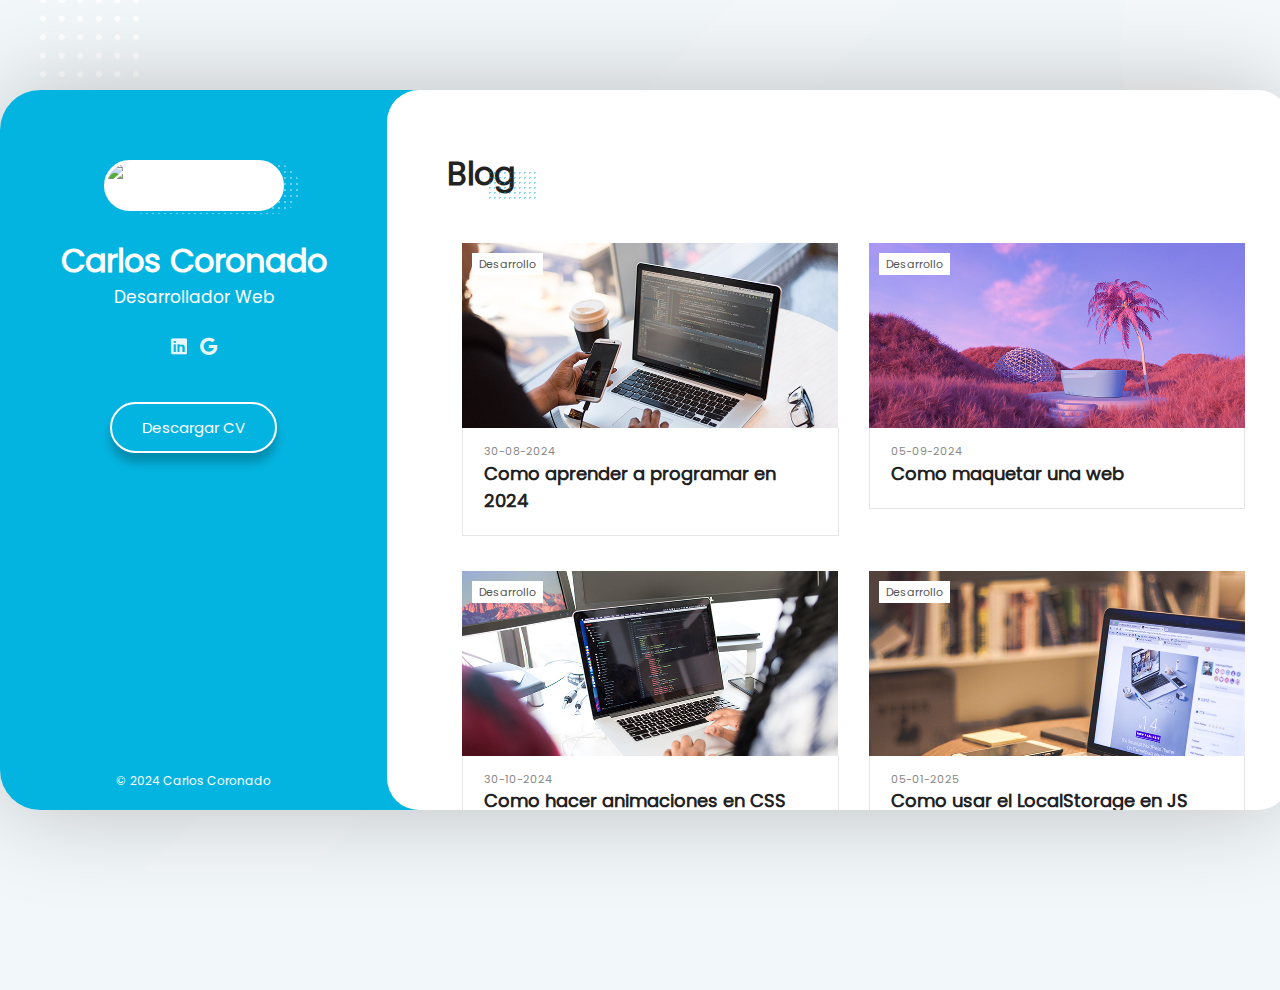
==== blog.html @ e3ec004d "Second Commit" ====
<!DOCTYPE html>
<html lang="es">
  <head>
    <meta charset="UTF-8" />
    <meta name="viewport" content="width=device-width, initial-scale=1.0" />

    <!--Estilos-->
    <link
      rel="stylesheet"
      href="assets/fonts/fontawesome-free-6.1.2-web/css/all.min.css"
    />
    <link rel="stylesheet" href="assets/fonts/poppins/poppins.css" />
    <link rel="stylesheet" href="assets/css/reset.css" />
    <link rel="stylesheet" href="assets/css/styles.css" />
    <link rel="stylesheet" href="assets/css/scroll.css" />

    <title>Portafolio - Carlos Coronado</title>
  </head>
  <body>
    <!--Layout Principal-->
    <div class="layout">
      <!--Barra Lateral (Info del usuario)-->
      <aside class="layout__aside">
        <section class="aside__user-info">
          <!--Información general usuario-->
          <div class="user-info__general">
            <div class="user-info__container-image">
              <img
                src=""
                alt="Foto de perfil de usuario"
                class="user-info__image"
              />
            </div>
            <h2 class="user-info__name">Carlos Coronado</h2>
            <h4 class="user-info__job">Desarrollador Web</h4>
          </div>
          <!--Menu de navegación-->
          <nav class="user-info__menu">
            <ul class="menu__list">
              <li class="menu__option">
                <a href="index.html" class="menu__link">
                  <i class="fa-solid fa-home menu__icon"></i>
                  <span class="menu__overlay">Home</span>
                </a>
              </li>
              <li class="menu__option">
                <a href="sobre-mi.html" class="menu__link">
                  <i class="fa-solid fa-user menu__icon"></i>
                  <span class="menu__overlay">Sobre mi</span>
                </a>
              </li>
              <li class="menu__option">
                <a href="curriculum.html" class="menu__link">
                  <i class="fa-solid fa-graduation-cap menu__icon"></i>
                  <span class="menu__overlay">Curriculum</span>
                </a>
              </li>
              <li class="menu__option">
                <a href="portafolio.html" class="menu__link">
                  <i class="fa-solid fa-briefcase menu__icon"></i>
                  <span class="menu__overlay">Portafolio</span>
                </a>
              </li>
              <li class="menu__option">
                <a href="blog.html" class="menu__link menu__link--active">
                  <i class="fa-solid fa-book menu__icon"></i>
                  <span class="menu__overlay">Blog</span>
                </a>
              </li>
              <li class="menu__option">
                <a href="contacto.html" class="menu__link">
                  <i class="fa-solid fa-envelope menu__icon"></i>
                  <span class="menu__overlay">Contacto</span>
                </a>
              </li>
            </ul>
          </nav>
          <!--Link o redes sociales-->
          <div class="user-info__links">
            <ul class="links__social">
              <li class="social__option">
                <a href="#" class="social__link">
                  <i class="fa-brands fa-linkedin social__icon"></i>
                </a>
              </li>
              <li class="social__option">
                <a href="#" class="social__link">
                  <i class="fa-brands fa-google social__icon"></i>
                </a>
              </li>
            </ul>
          </div>
          <!--Boton del curriculum-->
          <div class="user-info__buttons">
            <a href="#" class="user-info__btn"> Descargar CV </a>
          </div>
          <!--Pie de página-->
          <footer class="user-info__footer">&copy; 2024 Carlos Coronado</footer>
        </section>
      </aside>

      <!--Contenido Principal-->
      <main class="layout__content">
        <section class="content__page content__blog">
          <!--Este contenido cambia en cada pagina del sitio web -->

          <header class="blog__header">
            <h1 class="blog__title">Blog</h1>
          </header>

          <section class="blog__articles">
            <article class="articles__article">
              <div class="article__top">
                <div class="article__category">Desarrollo</div>
                <a href="#" class="article__image-link">
                  <div class="article__mask">
                    <img
                      src="assets/img/articulo-1.jpg"
                      alt="Imagen del blog"
                      class="article__image"
                    />
                  </div>
                  <div class="article__logo">
                    <i class="article__icon fa-solid fa-book"></i>
                  </div>
                </a>
              </div>
              <div class="article__bottom">
                <time class="article__date" datetime="2024-08-30"
                  >30-08-2024</time
                >
                <a href="#" class="article__link">
                  <h2 class="article__title">
                    Como aprender a programar en 2024
                  </h2>
                </a>
              </div>
            </article>
            <article class="articles__article">
              <div class="article__top">
                <div class="article__category">Desarrollo</div>
                <a href="#" class="article__image-link">
                  <div class="article__mask">
                    <img
                      src="assets/img/articulo-2.jpg"
                      alt="Imagen del blog"
                      class="article__image"
                    />
                  </div>
                  <div class="article__logo">
                    <i class="article__icon fa-solid fa-book"></i>
                  </div>
                </a>
              </div>
              <div class="article__bottom">
                <time class="article__date" datetime="2024-08-30"
                  >05-09-2024</time
                >
                <a href="#" class="article__link">
                  <h2 class="article__title">Como maquetar una web</h2>
                </a>
              </div>
            </article>
            <article class="articles__article">
              <div class="article__top">
                <div class="article__category">Desarrollo</div>
                <a href="#" class="article__image-link">
                  <div class="article__mask">
                    <img
                      src="assets/img/articulo-3.jpg"
                      alt="Imagen del blog"
                      class="article__image"
                    />
                  </div>
                  <div class="article__logo">
                    <i class="article__icon fa-solid fa-book"></i>
                  </div>
                </a>
              </div>
              <div class="article__bottom">
                <time class="article__date" datetime="2024-08-30"
                  >30-10-2024</time
                >
                <a href="#" class="article__link">
                  <h2 class="article__title">Como hacer animaciones en CSS</h2>
                </a>
              </div>
            </article>
            <article class="articles__article">
              <div class="article__top">
                <div class="article__category">Desarrollo</div>
                <a href="#" class="article__image-link">
                  <div class="article__mask">
                    <img
                      src="assets/img/articulo-4.jpg"
                      alt="Imagen del blog"
                      class="article__image"
                    />
                  </div>
                  <div class="article__logo">
                    <i class="article__icon fa-solid fa-book"></i>
                  </div>
                </a>
              </div>
              <div class="article__bottom">
                <time class="article__date" datetime="2024-08-30"
                  >05-01-2025</time
                >
                <a href="#" class="article__link">
                  <h2 class="article__title">
                    Como usar el LocalStorage en JS
                  </h2>
                </a>
              </div>
            </article>
          </section>
        </section>
      </main>
    </div>
  </body>
</html>
---- assets/fonts/poppins/poppins.css ----
@font-face {
  font-family: 'Poppins';
  src: url('./Poppins-Regular.ttf') format('truetype');
  font-weight: 400;
  font-style: normal;
}
---- assets/css/styles.css ----
/*Definicion Variables*/

:root {
  --color-principal: #fff;
  --color-secundario: #04b4e0;

  --color-background: #f2f7f9;
  --color-transparente: transparent;

  --color-icono: #b5b6b7;
  --color-subtitulo: #888;
  --color-titulo: #222;
  --color-texto: #555;

  --color-border-reviews: #e5e6e7;
  --color-company: #a5a6a7;

  --color-scrollbar: #d3d3d4;
  --color-background-scrollbar: #eee;

  --color-background-certificate: #f5f5f5;
  --color-background-contact: #fcfcfc;
}

/*Estilo generales*/

html {
  font-size: 10px;
}

body {
  width: 100%;
  height: auto;
  font-family: 'Poppins', Helvetica, sans-serif;
  font-size: 1.5rem;
  background-color: var(--color-background);
  color: var(--color-texto);
}

h1,
h2,
h3,
h4,
h5,
h6 {
  color: var(--color-titulo);
}

/*Imagen de Fondo*/
body {
  background-image: url('../img/fondo.png');
  background-size: cover;
  background-repeat: no-repeat;
  background-position: -20px -120px;
  overflow: hidden;
}

/*Estructura principal*/

.layout {
  position: relative;
  min-width: 1290px;
  width: 75%;
  height: 80vh;
  min-height: 80vh;
  margin: 10vh auto;

  display: grid;
  grid-template-areas: 'aside content';
  grid-template-columns: 30% 70%;

  /*Sombra detras del layout*/

  border-radius: 4rem;
  box-shadow: 0 0 100px -5px rgb(0, 0, 0, 0.25);
}

/*Barra lateral Azul*/
.layout__aside {
  grid-area: aside;

  border-radius: 4rem 0 0 4rem;
  overflow: auto;
  overflow-x: hidden;
}

.aside__user-info {
  display: flex;
  flex-direction: column;
  align-items: center;
  text-align: center;
  min-height: 100%;
  min-width: 30rem;
  background-color: var(--color-secundario);
  color: var(--color-principal);
}

.user-info__container-image {
  position: relative;
  display: inline-block;
  width: 18rem;
  margin-top: 7rem;
  z-index: 1;
}

.user-info__image {
  width: 100%;
  background-color: var(--color-principal);
  border: 3px solid var(--color-principal);
  border-radius: 20rem;
}

.user-info__container-image::after {
  content: 'Hola';
  position: absolute;
  top: 5%;
  left: 9%;
  z-index: -1;
  width: 100%;
  height: 100%;
  background-image: -webkit-repeating-radial-gradient(
    center center,
    #fff,
    #fff 1px,
    transparent 0px,
    transparent 100%
  );
  background-size: 0.6rem 0.6rem;
  border-radius: 30rem;
  opacity: 0.4;
}

.user-info__name {
  color: var(--color-principal);
  font-weight: bold;
  font-size: 3.2rem;
  margin-top: 2.6rem;
}

.user-info__job {
  font-size: 1.7rem;
  font-weight: 200;
  color: var(--color-principal);
}

.user-info__links {
  margin-bottom: 3.6rem;
}

.links__social {
  margin-top: 2rem;
  text-align: center;
  display: flex;
  flex-direction: row;
}

.social__option {
  height: 3rem;
  width: 3rem;
  font-size: 1.8rem;
  line-height: 3.2rem;
  opacity: 0.9;
  border-radius: 3rem;
  transition: all 300ms ease-in-out;
}

.social__option:hover {
  opacity: 1;
  background: rgba(255, 255, 255, 0.2);
}

.user-info__buttons {
  margin-top: 2rem;
  margin-bottom: 4rem;
}

.user-info__btn {
  border: 0.2rem solid var(--color-principal);
  padding: 3rem;
  padding-top: 1.3rem;
  padding-bottom: 1.3rem;
  border: 2px solid var(--color-principal);
  border-radius: 3.2rem;
  color: var(--color-principal);
  box-shadow: 0 10px 10px rgba(0, 0, 0, 0.22);
  transition: all 300ms ease-in-out;
}

.user-info__btn:hover {
  background-color: var(--color-principal);
  color: var(--color-secundario);
}

.user-info__footer {
  position: absolute;
  bottom: 2rem;
  font-size: 1.2rem;
}

/*Contenedor principal*/
.layout__content {
  grid-area: content;
  height: 100%;
  min-height: 100%;
  min-width: 100%;
  background-color: var(--color-secundario);
  border-radius: 0 10rem 10rem 0;
}

.content__page {
  min-height: 100%;
  background-color: var(--color-principal);
  border-radius: 3.2rem;
  display: flex;
  flex-direction: column;
  align-items: center;
  justify-content: center;
}

.page__name {
  font-size: 6rem;
  margin-bottom: 1rem;
}

.page__job {
  font-size: 2.1rem;
  font-weight: lighter;
  color: var(--color-subtitulo);
}

/*MENU NAVEGACION LATERAL*/
.user-info__menu {
  display: block;
  position: absolute;
  top: 0;
  right: -105px;
  background-color: var(--color-transparente);
  min-width: 11rem;
}

.menu__list {
  position: relative;
  display: flex;
  flex-direction: column;
  justify-content: space-between;
  align-items: center;
  background-color: var(--color-principal);
  width: 60%;
  min-height: 32rem;
  padding: 2rem 0;
  margin-left: 2.5rem;
  box-shadow: 0 0 3rem -0.5rem rgba(0, 0, 0, 0.15);
  border-radius: 5rem;
}

.menu__option {
  display: block;
  width: 100%;
  text-align: center;
}

.menu__option:hover .menu__icon,
.menu__link--active .menu__icon {
  color: var(--color-secundario);
}

.menu__icon {
  color: var(--color-icono);
  font-size: 2.8rem;
  transition: all 300ms ease-in-out;
}

.menu__overlay {
  position: absolute;
  right: 0;
  margin-top: -3rem;
  opacity: 0;
  padding: 0.5rem 1rem;
  display: block;
  color: var(--color-principal);
  background-color: var(--color-secundario);
  white-space: nowrap;
  transition: all 300ms ease-in-out;
}

.menu__option:hover .menu__overlay {
  opacity: 1;
  right: 100%;
}

/*SOBRE MI*/
.content__about {
  overflow: auto;
  padding: 6rem;
  padding-right: 3rem;
  min-height: 100%;
  height: 100%;
  display: inline-block;
}

.about__header {
  display: inline-block;
  margin-bottom: 4.5rem;
}

.about__title {
  font-size: 3.2rem;
  position: relative;
}

.about__title::after {
  content: '';
  position: absolute;
  width: 50px;
  height: 30px;
  top: 20px;
  right: -25px;
  background-image: -webkit-repeating-radial-gradient(
    center center,
    var(--color-secundario),
    var(--color-secundario) 1px,
    transparent 1px,
    transparent 100%
  );
  background-size: 6px 6px;
}

.title__color {
  color: var(--color-secundario);
}

/*INFORMACIÓN PERSONAL*/
.about__personal-info {
  display: flex;
  flex-direction: row;
  width: 100%;
  margin-bottom: 5rem;
}

.personal-info__bio {
  flex-basis: 56%;
}

.personal-info__description {
  font-size: 1.5rem;
  line-height: 1.4rem;
}

.personal-info__data {
  flex-basis: 44%;
  padding: 0 1.5rem;
}

.personal-info__option {
  margin-bottom: 1rem;
}

.personal-info__title {
  margin-right: 0.5rem;
  color: var(--color-secundario);
  font-weight: 600;
}

/*Servicios*/
.about__services {
  width: 100%;
  margin-bottom: 3rem;
}

.services__header {
  display: inline-block;
  padding-right: 1.2rem;
  margin-bottom: 2.5rem;
  position: relative;
}

.services__title {
  font-size: 2.1rem;
}

.services__title::after {
  content: '';
  position: absolute;
  width: 30px;
  height: 20px;
  top: 15px;
  left: 110px;
  background-image: -webkit-repeating-radial-gradient(
    center center,
    var(--color-secundario),
    var(--color-secundario) 1px,
    transparent 1px,
    transparent 100%
  );
  background-size: 6px 6px;
  opacity: 0.5;
}

.services__container {
  width: 100%;
  display: flex;
  flex-direction: row;
  flex-wrap: wrap;
}

.services__service {
  flex-basis: calc(50% - 3rem);
  margin-right: 3rem;
  margin-bottom: 2.5rem;
}

.service__real-icon {
  color: var(--color-secundario);
  font-size: 3.8rem;
}

.service__title {
  font-size: 1.8rem;
  margin: 0.5rem 0;
}

.service__description {
  font-size: 1.4rem;
  text-align: justify;
}

/*RESEÑAS*/
.about__reviews {
  width: 100%;
  margin-bottom: 3rem;
}

.reviews__header {
  display: inline-block;
  padding-right: 1.2rem;
  margin-bottom: 2.5rem;
  position: relative;
}

.reviews__title {
  font-size: 2.1rem;
  margin-bottom: 2.5rem;
}

.reviews__title::after {
  content: '';
  position: absolute;
  width: 30px;
  height: 20px;
  top: 15px;
  left: 72px;
  background-image: -webkit-repeating-radial-gradient(
    center center,
    var(--color-secundario),
    var(--color-secundario) 1px,
    transparent 1px,
    transparent 100%
  );
  background-size: 5px 5px;
  opacity: 0.5;
}

.reviews__container {
  width: 100%;
  display: flex;
  flex-direction: row;
  flex-wrap: wrap;
}

.reviews__review {
  flex-basis: calc(50% - 2.5rem);

  border: 2px solid var(--color-border-reviews);
  border-radius: 2rem;
  padding-top: 0;
  padding-right: 2.5rem;
  padding-left: 2.5rem;
  padding-bottom: 1.5rem;
  margin-right: 2.5rem;
  margin-top: 4.5rem;
  margin-bottom: 1rem;
}

.review__image-container {
  width: 100%;
}

.review__image {
  max-width: 9rem;
  max-height: 9rem;
  border-radius: 9rem;
  margin: 0 auto;
  margin-top: -4.5rem;
  margin-bottom: 2rem;
  box-shadow: 0 10px 10px -8px rgba(0, 0, 0, 0.22);
}

.review__description {
  margin-bottom: 1rem;
}

.review__text {
  font-size: 1.5rem;
  line-height: 2.4rem;
}

.review__autor {
  margin-top: 2rem;
  display: flex;
  flex-direction: row;
  justify-content: space-between;
}

.review__name {
  margin-bottom: 0.5rem;
  font-size: 1.5rem;
}

.review__company {
  color: var(--color-company);
  font-weight: 300;
  font-size: 1.3rem;
}

.review__icon {
  font-size: 4rem;
  opacity: 0.5;
  color: var(--color-secundario);
}

/*Clientes*/

.about__clients {
  width: 100%;
  margin-bottom: 2rem;
}

.clients__header {
  display: inline-block;
  padding-right: 1.2rem;
  padding-bottom: 3rem;
  position: relative;
}

.clients__title {
  font-size: 2.1rem;
}

.clients__title::after {
  content: '';
  position: absolute;
  width: 30px;
  height: 20px;
  top: 15px;
  left: 70px;
  background-image: -webkit-repeating-radial-gradient(
    center center,
    var(--color-secundario),
    var(--color-secundario) 1px,
    transparent 1px,
    transparent 100%
  );
  background-size: 5px 5px;
  opacity: 0.5;
}

.clients__container {
  display: flex;
  flex-direction: row;
  justify-content: space-between;
}

.clients__link {
  display: block;
  width: 100%;
  opacity: 0.7;
  transition: all 300ms linear;
}

.clients__link:hover {
  opacity: 1;
}

.client__img {
  width: 145px;
  padding: 1.5rem;
  margin-bottom: 1.5rem;
}

/*PRECIOS*/
.about__prices {
  width: 100%;
  margin-bottom: 3rem;
}

.prices__header {
  display: inline-block;
  padding-right: 1.2rem;
  padding-bottom: 2.5rem;
  position: relative;
}

.prices__title {
  font-size: 2.1rem;
}

.prices__title::after {
  content: '';
  position: absolute;
  width: 30px;
  height: 20px;
  top: 15px;
  left: 50px;
  background-image: -webkit-repeating-radial-gradient(
    center center,
    var(--color-secundario),
    var(--color-secundario) 1px,
    transparent 1px,
    transparent 100%
  );
  background-size: 5px 5px;
  opacity: 0.5;
}

.prices__container {
  margin-bottom: 5rem;
  display: flex;
  flex-direction: row;
}

.prices__box {
  flex-basis: 50%;
  height: 100%;
  margin-right: 3rem;
  padding: 3rem;
  border: 2px solid var(--color-border-reviews);
  text-align: center;
  border-radius: 1.5rem;
  transition: all 300ms ease-in-out;
}

.prices__box:last-of-type {
  margin-right: 0rem;
}

.prices__box:hover {
  box-shadow: 0 18px 24px -5px rgba(0, 0, 0, 0.15);
  transform: translateY(-1rem);
}

.prices__subtitle {
  margin-bottom: 3rem;
}

.prices__text {
  position: relative;
  display: inline-block;
}

.prices__box:hover .prices__text::after {
  content: '';
  position: absolute;
  right: 0;
  left: 0;
  bottom: -0.3rem;
  height: 0.2rem;
  background-color: var(--color-secundario);
}

.prices__price {
  padding-bottom: 1rem;
}

.prices__number {
  font-size: 4.2rem;
  line-height: 1;
  color: var(--color-titulo);
  display: block;
}

.prices__advice {
  display: block;
  color: var(--color-subtitulo);
}

.prices__buy {
  padding-top: 2.5rem;
  padding-bottom: 3rem;
}

.prices__btn {
  display: inline-block;
  padding: 1.2rem 3.1rem;
  border: 2px solid var(--color-border-reviews);
  box-shadow: 0 10px 10px -8px var(--color-border-reviews);
  border-radius: 3rem;
  transition: all 300ms ease-in-out;
}

.prices__btn:hover {
  border: 2px solid var(--color-secundario);
  background-color: var(--color-secundario);
  color: var(--color-principal);
}

.prices__reward {
  font-size: 1.4rem;
  padding: 0.6rem 0rem;
}

/*EXTRAS*/

.about__extra {
  width: 100%;
  margin-bottom: 3rem;
}

.extra__header {
  display: inline-block;
  padding-right: 1.2rem;
  padding-bottom: 2.5rem;
  position: relative;
}

.extra__title {
  font-size: 2.1rem;
}

.extra__title::after {
  content: '';
  position: absolute;
  width: 30px;
  height: 20px;
  top: 15px;
  left: 165px;
  background-image: -webkit-repeating-radial-gradient(
    center center,
    var(--color-secundario),
    var(--color-secundario) 1px,
    transparent 1px,
    transparent 100%
  );
  background-size: 5px 5px;
  opacity: 0.5;
}

.extra__container {
  width: 100%;
  display: flex;
  flex-direction: row;
  justify-content: space-between;
  flex-wrap: wrap;
  margin-bottom: 1.5rem;
}

.extra__info {
  flex-basis: 30%;
  border: 2px solid var(--color-border-reviews);
  text-align: center;
  border-radius: 1rem;
  padding: 2.5rem 1rem;
  transition: all 300ms ease-in-out;
}

.extra__info:hover {
  transform: translateY(-0.5rem);
}

.extra__icon {
  font-size: 3.3rem;
  color: var(--color-secundario);
  margin-bottom: 1rem;
}

.extra__subtitle {
  font-size: 1.5rem;
  margin: 1.5rem;
}

.extra__quantity {
  display: block;
  font-size: 3.6rem;
  line-height: 5rem;
  margin: 1.5rem 1rem;
  color: var(--color-subtitulo);
}

/*Parte de curriculum*/
.content__resume {
  display: block;
  height: 100%;
  min-height: 100%;
  padding: 6rem;
  padding-right: 3rem;
  overflow: auto;
}

.resume__header {
  display: inline-block;
  padding-right: 1.2rem;
  margin-bottom: 2.5rem;
  position: relative;
}

.resume__title {
  font-size: 2.1rem;
}

.resume__title::after {
  content: '';
  position: absolute;
  width: 30px;
  height: 20px;
  top: 15px;
  right: -15px;
  background-image: -webkit-repeating-radial-gradient(
    center center,
    var(--color-secundario),
    var(--color-secundario) 1px,
    transparent 1px,
    transparent 100%
  );
  background-size: 5px 5px;
  opacity: 0.5;
}

.resume__subheader {
  display: inline-block;
  padding-right: 1.2rem;
  margin-bottom: 2.5rem;
  position: relative;
}

.resume__subtitle {
  font-size: 2.1rem;
}

.resume__subtitle::after {
  content: '';
  position: absolute;
  width: 30px;
  height: 20px;
  top: 16px;
  right: 2px;
  background-image: -webkit-repeating-radial-gradient(
    center center,
    var(--color-secundario),
    var(--color-secundario) 1px,
    transparent 1px,
    transparent 100%
  );
  background-size: 5px 5px;
  opacity: 0.5;
}
.subtitle__color {
  color: var(--color-secundario);
}

.resume__container {
  width: 100%;
  display: flex;
  flex-direction: row;
}

/*Lado izquierdo*/
.resume__left {
  flex-basis: 58%;
  margin-right: 1.5rem;
}

.resume__timelines {
  margin-bottom: 5rem;
  position: relative;
}

.timelines__timeline {
  position: inline-block;
  width: 100%;
  margin-bottom: 1.5rem;
  display: flex;
  flex-direction: row;
}

.timeline__header {
  flex-basis: 30%;
  text-align: right;
  padding-right: 2.5rem;
}

.timeline__year {
  margin: 0.3rem 0;
  line-height: 1.9rem;
  font-size: 1.4rem;
}

.timeline__company {
  display: block;
  font-size: 1.3rem;
  font-weight: lighter;
  color: var(--color-company);
}

.timeline__description {
  width: 70%;
  padding-left: 2.5rem;
  padding-right: 1.5rem;
}

.timeline__title {
  font-size: 1.6rem;
  margin-bottom: 0.3rem;
}

.timeline__text {
  font-size: 1.4rem;
  margin-bottom: 1rem;
}

.timeline__divider {
  position: absolute;
  top: 0;
  left: 30%;
  bottom: -49px;
  width: 1px;

  background-color: var(--color-background-scrollbar);
}

.timeline__divider::before {
  content: '';
  position: absolute;
  margin-left: -0.8rem;
  width: 1.7rem;
  height: 1.7rem;
  background-color: var(--color-secundario);
  border-radius: 1rem;
  opacity: 0.25;
}

.timeline__divider::after {
  content: '';
  position: absolute;
  margin-top: 0.4rem;
  margin-left: -0.4rem;
  width: 0.9rem;
  height: 0.9rem;
  background-color: var(--color-principal);
  border-radius: 1rem;
  border: 2px solid var(--color-secundario);
  opacity: 1;
}

/*Lado derecho */
.resume__right {
  flex-basis: 41%;
  padding: 0 1.5rem;
}

.resume__skills {
  width: 100%;
  margin-bottom: 3rem;
}

/*Habilidades*/
.skills__title {
  display: flex;
  justify-content: space-between;
}

.skills__text {
  font-size: 1.3rem;
  line-height: 1.4rem;
  margin-bottom: 0.4rem;
}

.skills__number {
  font-size: 1.1rem;
  line-height: 1.4rem;
  margin-bottom: 0.4rem;
  color: var(--color-subtitulo);
}

.skills__progressbar {
  height: 1rem;
  border: 1px solid var(--color-secundario);
  border-radius: 1rem;
  background-color: var(--color-principal);
  margin-bottom: 1.5rem;
}

.skills__percentage {
  width: 40%;
  height: 0.8rem;
  background-color: var(--color-secundario);
  border: 2px solid var(--color-principal);
  border-radius: 1rem;
}

.skills__percentage--p1 {
  width: 70%;
}

.skills__percentage--p2 {
  width: 50%;
}

.skills__percentage--p3 {
  width: 40%;
}

.skills__percentage--p4 {
  width: 60%;
}

/*Conocimiento*/
.knowledges__list {
  display: flex;
  flex-direction: row;
  flex-wrap: wrap;
}

.knowledgs__option {
  padding: 0.4rem 1rem;
  margin: 0.3rem 0.3rem;
  font-size: 1.3rem;
  background-color: var(--color-secundario);
  border-radius: 0.3rem;
  color: var(--color-principal);
}

/*Certificado*/

.certificates__container {
  display: flex;
  flex-direction: row;
  flex-wrap: wrap;
  gap: 3rem;
}

.certificates__certificate {
  flex-basis: calc(50% - 1.5rem);
  border: 2px solid var(--color-border-reviews);
  border-radius: 0.8rem;
  display: flex;
  flex-direction: row;
}

.certificate__logo {
  width: 15rem;
  height: 100%;
  padding: 2.5rem;
  background-color: var(--color-background-certificate);
  display: flex;
  justify-content: center;
  align-items: center;
}

.certificate__images {
  width: 100%;
}

.certificate__content {
  padding: 2rem 2.5rem;
}

.certificate__title {
  font-size: 1.6rem;
  margin-bottom: 0.5rem;
}

.certificate__id {
  display: inline-block;
  margin-bottom: 0.3rem;
  font-size: 1.3rem;
  color: var(--color-subtitulo);
}

.certificate__date {
  font-size: 1rem;
  color: var(--color-subtitulo);
  opacity: 0.7;
}

/*Estilos de portafolio*/

.content__portfolio {
  display: block;
  height: 100%;
  min-height: 100%;
  padding: 6rem;
  padding-right: 3rem;
  overflow: auto;
}

.portfolio__header {
  display: inline-block;
  margin-bottom: 4rem;
}

.portfolio__title {
  font-size: 3.2rem;
  position: relative;
}

.portfolio__title::after {
  content: '';
  position: absolute;
  top: 20px;
  left: 120px;
  width: 50px;
  height: 30px;
  background-image: -webkit-repeating-radial-gradient(
    center center,
    var(--color-secundario),
    var(--color-secundario) 1px,
    transparent 1px,
    transparent 100%
  );
  background-size: 6px 6px;
  opacity: 0.5;
}

.portfolio__navbar {
  margin-bottom: 3rem;
}

.portfolio__menu {
  display: flex;
  flex-direction: row;
  flex-wrap: wrap;
  gap: 1.5rem;
}

.portfolio__option {
  font-size: 1.3rem;
  opacity: 0.7;
}

.portafolio__option--active {
  opacity: 1;
}

.portfolio__link {
  cursor: pointer;
}

.portfolio__link:hover {
  color: var(--color-secundario);
  text-shadow: 0 0 1px rgba(0, 0, 0, 0.25);
}

.portfolio__gallery {
  display: flex;
  flex-direction: row;
  flex-wrap: wrap;
}

.gallery__item {
  position: relative;
  flex-basis: 33%;
  padding: 0.7rem;
}

.gallery__container-image {
  overflow: hidden;
}

.gallery__image {
  transition: all 300ms ease-in-out;
}

.gallery__item:hover .gallery__image {
  transform: scale(1.1);
}

.gallery__title {
  font-size: 1.6rem;
  padding: 1.5rem 0;
  font-weight: bold;
}

.gallery__icon {
  opacity: 0;
  position: absolute;
  top: 1.5rem;
  right: 1.5rem;
  width: 3rem;
  height: 3rem;
  font-size: 1.6rem;
  text-align: center;
  line-height: 3rem;
  background-color: var(--color-principal);
  color: var(--color-secundario);
  transition: all 450ms ease-in-out;
}

.gallery__category {
  opacity: 0;
  position: absolute;
  top: 1.5rem;
  left: 1.5rem;
  padding: 0.2rem 0.7rem;
  font-size: 1.1rem;
  background-color: var(--color-principal);
  color: var(--color-texto);
  transition: all 450ms ease-in-out;
}

.gallery__item:hover .gallery__icon,
.gallery__item:hover .gallery__category {
  transform: scale(1.1);
  opacity: 1;
}

/*Estilos del blog*/

.content__blog {
  display: block;
  height: 100%;
  min-height: 100%;
  padding: 6rem;
  padding-right: 3rem;
  overflow: auto;
}

.blog__header {
  display: inline-block;
  margin-bottom: 4.5rem;
}

.blog__title {
  font-size: 3.2rem;
  position: relative;
}

.blog__title::after {
  content: '';
  position: absolute;
  top: 20px;
  left: 40px;
  width: 50px;
  height: 30px;
  background-image: -webkit-repeating-radial-gradient(
    center center,
    var(--color-secundario),
    var(--color-secundario) 1px,
    transparent 1px,
    transparent 100%
  );
  background-size: 5px 5px;
  opacity: 0.5;
}

.blog__articles {
  margin-bottom: 2.5rem;
  display: flex;
  flex-direction: row;
  flex-wrap: wrap;
}

.articles__article {
  flex-basis: 50%;
  padding: 0 1.5rem;
  padding-bottom: 3.5rem;
}

.article__top {
  position: relative;
  overflow: hidden;
}

.article__category {
  position: absolute;
  top: 1rem;
  left: 1rem;
  font-size: 1.1rem;
  padding: 0.1rem 0.7rem;
  line-height: 2rem;
  background-color: var(--color-principal);
  color: var(--color-texto);
  z-index: 3;
}

.article__mask {
  width: 100%;
  height: 18.5rem;
  overflow: hidden;
}

.article__image {
  display: block;
  z-index: 1;
  transition: all 300ms ease-in-out;
}

.article__top:hover .article__image {
  transform: scale(1.1);
}

.article__logo {
  transition: all 200ms ease-in-out;
  opacity: 0;
  font-size: 4.4rem;
  position: absolute;
  top: calc(50% - 2.2rem);
  left: calc(50% - 2.2rem);
  color: var(--color-principal);
  width: 4.4rem;
  text-align: center;
}

.article__top:hover .article__logo {
  transform: scale(1.1);
  opacity: 1;
}

.article__bottom {
  margin: 0;
  padding: 2.1rem;
  padding-top: 1.5rem;
  border: 0.1rem solid var(--color-border-reviews);
  border-top: 0;
}

.article__date {
  display: block;
  font-size: 1.1rem;
  font-weight: 300;
  color: var(--color-subtitulo);
}

.article__title {
  font-size: 1.8rem;
}

/*Estilo de contactos*/

.content__contact {
  display: block;
  height: 100%;
  min-height: 100%;
  padding: 6rem;
  padding-right: 3rem;
  overflow: auto;
}

.contact__header {
  display: inline-block;
  margin-bottom: 4.5rem;
}

.contact__title {
  font-size: 3.2rem;
  position: relative;
}

.contact__title:after {
  content: '';
  position: absolute;
  top: 20px;
  left: 120px;
  width: 50px;
  height: 30px;
  background-image: -webkit-repeating-radial-gradient(
    center center,
    var(--color-secundario),
    var(--color-secundario) 1px,
    transparent 1px,
    transparent 100%
  );
  background-size: 5px 5px;
  opacity: 0.5;
}

.contact__container {
  display: flex;
  flex-direction: row;
}

.contact__info {
  flex-basis: 33%;
  padding: 0 1.5rem;
}

.contact__data {
  width: 100%;
  margin-bottom: 1.5rem;
  padding: 2rem 1rem;
  text-align: center;
  background-color: var(--color-background-contact);
  border: 1px solid var(--color-border-reviews);
}

.contact__icon {
  font-size: 3.3rem;
  color: var(--color-secundario);
}

.contact__title {
  font-size: 1.5rem;
  margin-top: 1rem;
}

.contact__form-header {
  display: inline-block;
  padding-right: 1.2rem;
  margin-bottom: 2.5rem;
  position: relative;
}

.form-header__title {
  font-size: 2.1rem;
}

.form-header__title::after {
  content: '';
  position: absolute;
  top: 10px;
  left: 220px;
  width: 50px;
  height: 30px;
  background-image: -webkit-repeating-radial-gradient(
    center center,
    var(--color-secundario),
    var(--color-secundario) 1px,
    transparent 1px,
    transparent 100%
  );
  background-size: 5px 5px;
  opacity: 0.5;
}

.content__form-box {
  flex-basis: 66%;
  padding: 0 1.5rem;
}

.form__container {
  display: flex;
  flex-direction: row;
}

.form__left {
  flex-basis: 47%;
  margin-right: 1.5rem;
}

.form__group {
  position: relative;
  margin-bottom: 2.5rem;
}

.form__input {
  position: relative;
  width: 100%;
  height: 4.2rem;
  display: block;
  font-size: 1.5rem;
  padding: 1rem 1.5rem;
  border: 0.2rem solid var(--color-border-reviews);
  border-radius: 0.5rem;
  outline: none;
  box-shadow: 0 1rem 1rem -8px rgba(0, 0, 0, 0.1);
  background-color: transparent;
  line-height: 2.1rem;
  background-color: transparent;
}

.form__input:focus {
  border: 0.2rem solid var(--color-secundario);
}

.form__right {
  flex-basis: 50%;
  max-width: 50%;
  max-height: 100%;
}

.form__group--textarea {
  height: 100%;
}

.form__input--textarea {
  display: block;
  resize: none;
  height: 100%;
}

.form__label {
  position: absolute;
  top: 1rem;
  left: 1.5rem;
  color: var(--color-company);
  transition: all 300ms ease-in-out;
  pointer-events: none;
}

.form__input:focus ~ label,
.form__input:not(:placeholder-shown) ~ label {
  top: -2rem;
  left: 0;
  z-index: 1;
  font-size: 1.3rem;
  color: var(--color-secundario);
}

.form__input::-webkit-input-placeholder {
  color: transparent;
}

.form__input::-moz-placeholder {
  color: transparent;
}

.form__button {
  padding: 1rem 3rem;
  font-size: 1.5rem;
  border: 0.2rem solid var(--color-secundario);
  color: var(--color-titulo);
  background-color: var(--color-principal);
  border-radius: 3rem;
  box-shadow: 0 1rem 1rem -8px rgba(0, 0, 0, 0.22);
  cursor: pointer;
  transition: all 300ms ease-in-out;
}

.form__button:hover {
  background-color: var(--color-secundario);
  color: var(--color-principal);
}

.contact__map {
  width: 100%;
  min-height: 15rem;
  margin-bottom: 3.5rem;
  overflow: hidden;
}

.contact__iframe {
  width: 100%;
  height: 14rem;
}
---- assets/css/scroll.css ----
:root {
  --color-scrollbar: #d3d3d4;
  --color-background-scrollbar: #eee;
}

/*SCROLL CHROME*/
.content__page::-webkit-scrollbar {
  width: 25px;
  background: transparent;
}

.content__page::-webkit-scrollbar-thumb {
  border: 10px solid transparent;
  box-shadow: none;
  border-radius: 40px;
}
.content__page:hover::-webkit-scrollbar-thumb {
  box-shadow: inset 0 0 0 10px var(--color-scrollbar);
}
.content__page:hover::-webkit-scrollbar-thumb:hover {
  border: 8px solid transparent;
  box-shadow: inset 0 0 0 10px var(--color-secundario);
}
.content__page::-webkit-scrollbar-track {
  background-color: transparent;
  margin-top: 40px;
  margin-bottom: 40px;
}

/*SCROLL MOZ*/
.content__page {
  scrollbar-width: thin;
  scrollbar-color: var(--color-scrollbar) transparent;
}

/*SCROLL CHROME BARRA LATERAL*/
.layout__aside::-webkit-scrollbar {
  width: 25px;
  background: var(--color-secundario);
}

.layout__aside::-webkit-scrollbar-thumb {
  border: 10px solid transparent;
  box-shadow: none;
  border-radius: 40px;
}
.layout__aside:hover::-webkit-scrollbar-thumb {
  box-shadow: inset 0 0 0 10px var(--color-principal);
}
.layout__aside:hover::-webkit-scrollbar-thumb:hover {
  border: 8px solid transparent;
  box-shadow: inset 0 0 0 10px var(--color-principal);
}
.layout__aside::-webkit-scrollbar-track {
  background-color: transparent;
  margin-top: 40px;
  margin-bottom: 40px;
}

/*SCROLL MOZ LATERAL*/
.layout_aside {
  scrollbar-width: thin;
  scrollbar-color: var(--color-scrollbar) transparent;
}

.layout__aside {
  scrollbar-width: thin;
  scrollbar-color: var(--color-scrollbar) var(--color-secundario);
}
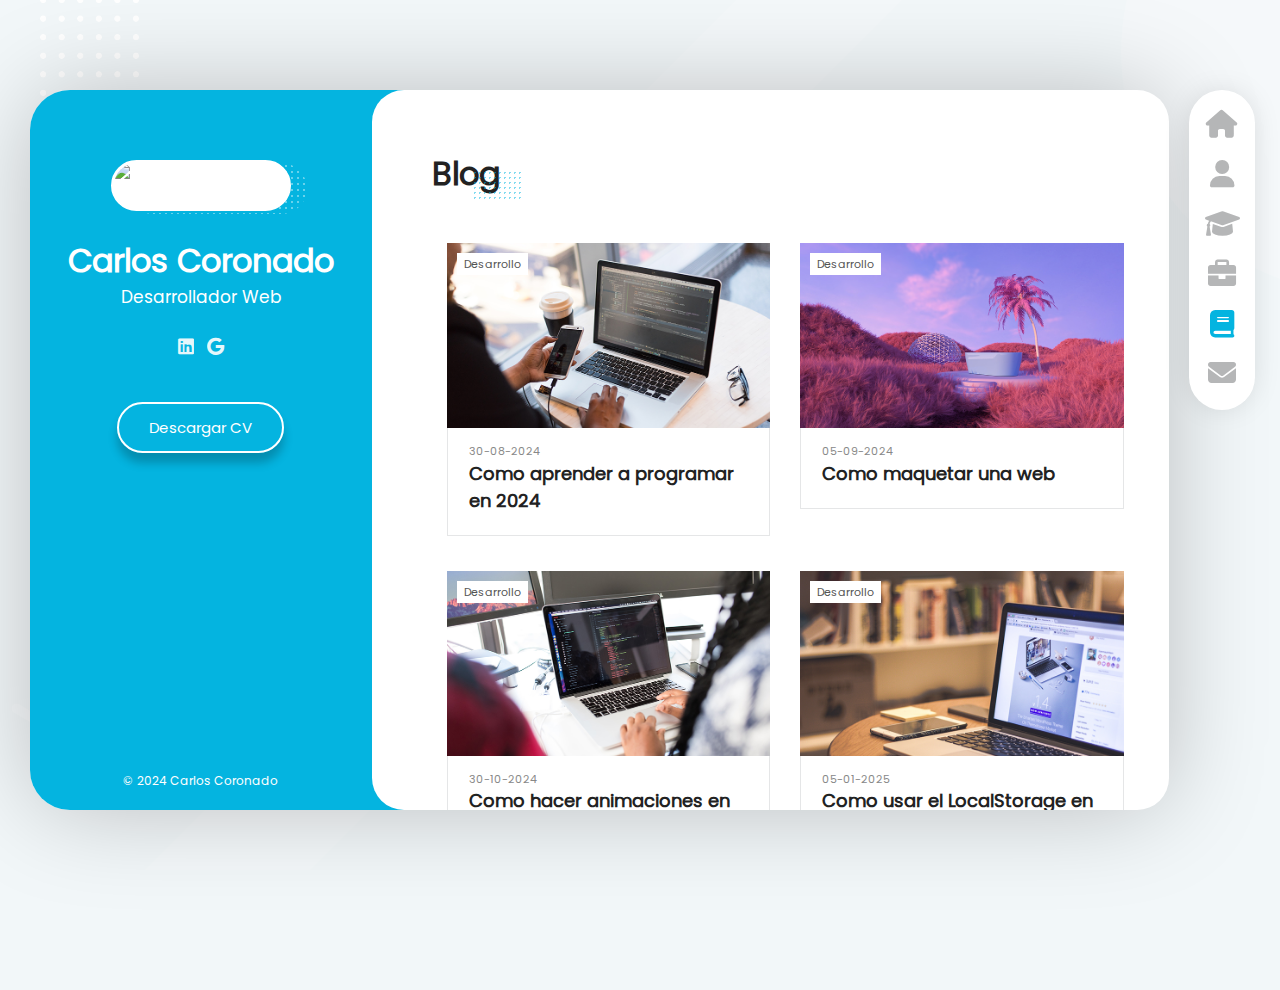
==== commit d12a9e79: "Final de portafolio practica añadiendo resposive design" ====
--- a/blog.html
+++ b/blog.html
@@ -2,7 +2,10 @@
 <html lang="es">
   <head>
     <meta charset="UTF-8" />
-    <meta name="viewport" content="width=device-width, initial-scale=1.0" />
+    <meta
+      name="viewport"
+      content="width=device-width, initial-scale=1, maximum-scale:1"
+    />
 
     <!--Estilos-->
     <link
@@ -13,6 +16,10 @@
     <link rel="stylesheet" href="assets/css/reset.css" />
     <link rel="stylesheet" href="assets/css/styles.css" />
     <link rel="stylesheet" href="assets/css/scroll.css" />
+    <link rel="stylesheet" href="assets/css/responsive.css" />
+
+    <!--Script JS-->
+    <script src="assets/js/menu.js" defer></script>
 
     <title>Portafolio - Carlos Coronado</title>
   </head>
@@ -99,6 +106,12 @@
         </section>
       </aside>
 
+      <!--Menu responsive-->
+      <div class="layout__menu-toggle">
+        <i class="menu-toggle__icon fa-solid fa-bars"></i>
+        <i class="menu-toggle__icon fa-solid fa-xmark"></i>
+      </div>
+
       <!--Contenido Principal-->
       <main class="layout__content">
         <section class="content__page content__blog">
--- a/assets/css/styles.css
+++ b/assets/css/styles.css
@@ -25,7 +25,7 @@
 /*Estilo generales*/
 
 html {
-  font-size: 10px;
+  font-size: 62.5% /*Equivalente a 10px*/;
 }
 
 body {
@@ -233,7 +233,7 @@
   display: block;
   position: absolute;
   top: 0;
-  right: -105px;
+  right: -10.5rem;
   background-color: var(--color-transparente);
   min-width: 11rem;
 }
@@ -311,10 +311,10 @@
 .about__title::after {
   content: '';
   position: absolute;
-  width: 50px;
-  height: 30px;
-  top: 20px;
-  right: -25px;
+  width: 5rem;
+  height: 3rem;
+  top: 2rem;
+  right: -2.5rem;
   background-image: -webkit-repeating-radial-gradient(
     center center,
     var(--color-secundario),
@@ -376,15 +376,22 @@
 
 .services__title {
   font-size: 2.1rem;
-}
-
+  position: relative;
+}
+
+.services__container {
+  width: 100%;
+  display: flex;
+  flex-direction: row;
+  flex-wrap: wrap;
+}
 .services__title::after {
   content: '';
   position: absolute;
-  width: 30px;
-  height: 20px;
-  top: 15px;
-  left: 110px;
+  width: 3rem;
+  height: 2rem;
+  top: 1.5rem;
+  left: 11rem;
   background-image: -webkit-repeating-radial-gradient(
     center center,
     var(--color-secundario),
@@ -396,13 +403,6 @@
   opacity: 0.5;
 }
 
-.services__container {
-  width: 100%;
-  display: flex;
-  flex-direction: row;
-  flex-wrap: wrap;
-}
-
 .services__service {
   flex-basis: calc(50% - 3rem);
   margin-right: 3rem;
@@ -445,10 +445,10 @@
 .reviews__title::after {
   content: '';
   position: absolute;
-  width: 30px;
-  height: 20px;
-  top: 15px;
-  left: 72px;
+  width: 3rem;
+  height: 2rem;
+  top: 1.5rem;
+  left: 7.2rem;
   background-image: -webkit-repeating-radial-gradient(
     center center,
     var(--color-secundario),
@@ -549,10 +549,10 @@
 .clients__title::after {
   content: '';
   position: absolute;
-  width: 30px;
-  height: 20px;
-  top: 15px;
-  left: 70px;
+  width: 3rem;
+  height: 2rem;
+  top: 1.5rem;
+  left: 7rem;
   background-image: -webkit-repeating-radial-gradient(
     center center,
     var(--color-secundario),
@@ -582,7 +582,7 @@
 }
 
 .client__img {
-  width: 145px;
+  width: 14.5rem;
   padding: 1.5rem;
   margin-bottom: 1.5rem;
 }
@@ -607,10 +607,10 @@
 .prices__title::after {
   content: '';
   position: absolute;
-  width: 30px;
-  height: 20px;
-  top: 15px;
-  left: 50px;
+  width: 3rem;
+  height: 2rem;
+  top: 1.5rem;
+  left: 5rem;
   background-image: -webkit-repeating-radial-gradient(
     center center,
     var(--color-secundario),
@@ -729,10 +729,10 @@
 .extra__title::after {
   content: '';
   position: absolute;
-  width: 30px;
-  height: 20px;
-  top: 15px;
-  left: 165px;
+  width: 3rem;
+  height: 2rem;
+  top: 1.5rem;
+  left: 16.5rem;
   background-image: -webkit-repeating-radial-gradient(
     center center,
     var(--color-secundario),
@@ -809,10 +809,10 @@
 .resume__title::after {
   content: '';
   position: absolute;
-  width: 30px;
-  height: 20px;
-  top: 15px;
-  right: -15px;
+  width: 3rem;
+  height: 2rem;
+  top: 1.5rem;
+  right: -1.5rem;
   background-image: -webkit-repeating-radial-gradient(
     center center,
     var(--color-secundario),
@@ -838,10 +838,10 @@
 .resume__subtitle::after {
   content: '';
   position: absolute;
-  width: 30px;
-  height: 20px;
-  top: 16px;
-  right: 2px;
+  width: 3rem;
+  height: 2rem;
+  top: 1.6rem;
+  right: 0.2rem;
   background-image: -webkit-repeating-radial-gradient(
     center center,
     var(--color-secundario),
@@ -920,9 +920,9 @@
   position: absolute;
   top: 0;
   left: 30%;
-  bottom: -49px;
+  bottom: -4.9rem;
   width: 1px;
-
+  height: auto;
   background-color: var(--color-background-scrollbar);
 }
 
@@ -1105,10 +1105,10 @@
 .portfolio__title::after {
   content: '';
   position: absolute;
-  top: 20px;
-  left: 120px;
-  width: 50px;
-  height: 30px;
+  top: 2rem;
+  left: 12rem;
+  width: 5rem;
+  height: 3rem;
   background-image: -webkit-repeating-radial-gradient(
     center center,
     var(--color-secundario),
@@ -1236,10 +1236,10 @@
 .blog__title::after {
   content: '';
   position: absolute;
-  top: 20px;
-  left: 40px;
-  width: 50px;
-  height: 30px;
+  top: 2rem;
+  left: 4rem;
+  width: 5rem;
+  height: 3rem;
   background-image: -webkit-repeating-radial-gradient(
     center center,
     var(--color-secundario),
@@ -1357,10 +1357,10 @@
 .contact__title:after {
   content: '';
   position: absolute;
-  top: 20px;
-  left: 120px;
-  width: 50px;
-  height: 30px;
+  top: 2rem;
+  left: 12rem;
+  width: 5rem;
+  height: 3rem;
   background-image: -webkit-repeating-radial-gradient(
     center center,
     var(--color-secundario),
@@ -1415,10 +1415,10 @@
 .form-header__title::after {
   content: '';
   position: absolute;
-  top: 10px;
-  left: 220px;
-  width: 50px;
-  height: 30px;
+  top: 1rem;
+  left: 22rem;
+  width: 5rem;
+  height: 3rem;
   background-image: -webkit-repeating-radial-gradient(
     center center,
     var(--color-secundario),
--- a/assets/css/scroll.css
+++ b/assets/css/scroll.css
@@ -1,16 +1,17 @@
 :root {
   --color-scrollbar: #d3d3d4;
   --color-background-scrollbar: #eee;
+  --color-secundario: #04b4e0;
 }
 
 /*SCROLL CHROME*/
 .content__page::-webkit-scrollbar {
-  width: 25px;
+  width: 2.5rem;
   background: transparent;
 }
 
 .content__page::-webkit-scrollbar-thumb {
-  border: 10px solid transparent;
+  border: 1rem solid transparent;
   box-shadow: none;
   border-radius: 40px;
 }
--- a/assets/css/responsive.css
+++ b/assets/css/responsive.css
@@ -0,0 +1,291 @@
+.layout__menu-toggle {
+  display: none;
+}
+
+@media (max-width: 1490px) {
+  .body {
+    padding: 0;
+  }
+  .layout {
+    min-width: auto;
+    width: 85%;
+  }
+}
+
+@media (max-width: 1320px) {
+  .layout {
+    width: 89%;
+    margin-left: 3rem;
+  }
+}
+
+@media (max-width: 1160px) {
+  .layout {
+    width: 85%;
+    margin-left: 4rem;
+  }
+
+  .certificates__certificate {
+    flex-basis: 100%;
+  }
+}
+
+@media (max-width: 1060px) {
+  .body {
+    background-image: none;
+    position: static;
+  }
+
+  .layout {
+    width: 100%;
+    height: 100%;
+    margin: 0;
+    min-height: 100%;
+    border-radius: 0;
+    overflow-x: hidden;
+    grid-template-areas: 'content';
+    grid-template-columns: 100%;
+  }
+
+  .layout__content {
+    border-radius: 0;
+    background-color: transparent;
+    height: 100%;
+  }
+
+  .layout__menu-toggle {
+    z-index: 9999;
+    display: block;
+    position: absolute;
+    width: 4.8rem;
+    height: 4.8rem;
+    line-height: 4.8rem;
+    font-size: 2.5rem;
+    text-align: center;
+    background-color: var(--color-secundario);
+    right: 1rem;
+    top: 1rem;
+    border-radius: 3rem;
+    color: var(--color-principal);
+    cursor: pointer;
+    transition: all 500ms ease-in-out;
+  }
+
+  .menu-toggle__icon {
+    color: var(--color-principal);
+    display: block;
+    position: absolute;
+    top: 25%;
+    left: 28%;
+    transition: all 300ms ease-in-out;
+  }
+
+  .fa-bars {
+    opacity: 1;
+  }
+
+  .fa-xmark {
+    opacity: 0;
+  }
+
+  .layout__aside {
+    display: block;
+    position: absolute;
+    max-width: 33rem;
+    top: 0;
+    right: 0;
+    bottom: 0;
+    border-radius: 0;
+    text-align: center;
+    overflow: auto;
+    transition: all 300ms ease-in-out;
+    z-index: 999;
+
+    margin-right: -100%;
+    opacity: 0;
+  }
+
+  .layout__aside--visible {
+    width: 100%;
+    margin-right: 0;
+    opacity: 1;
+  }
+  .layout__aside--hidden {
+    margin-right: -100%;
+    opacity: 0;
+  }
+
+  .user-info__menu {
+    position: static;
+    margin: 3rem 0;
+  }
+
+  .user-info__container-image {
+    width: 13rem;
+    margin-top: 3rem;
+    display: inline-block;
+  }
+
+  .user-info__name {
+    font-size: 3rem;
+    margin-top: 0.5rem;
+    margin-bottom: 1rem;
+  }
+
+  .menu__list {
+    position: static;
+    width: 100%;
+    background-color: var(--color-secundario);
+    box-shadow: none;
+    margin-left: 0;
+    padding: 0;
+    min-height: auto;
+  }
+
+  .menu__link {
+    text-decoration: none;
+    display: block;
+    padding: 1.2rem 0;
+  }
+
+  .links__social {
+    margin-top: 0;
+  }
+
+  .user-info__footer {
+    position: static;
+    padding-bottom: 2rem;
+  }
+
+  .menu__overlay {
+    position: static;
+    opacity: 0.7;
+    margin-top: 0;
+    padding: 0;
+    box-shadow: none;
+    font-size: 1.6rem;
+    line-height: 2.5rem;
+  }
+
+  .menu__icon {
+    display: none;
+  }
+
+  .menu__link--active .menu__overlay {
+    opacity: 1;
+  }
+
+  .content__page {
+    border-radius: 0;
+    height: 100vh;
+  }
+}
+
+@media (max-width: 800px) {
+  .reviews__container {
+    flex-direction: column;
+  }
+
+  .reviews__review {
+    margin-top: 6rem;
+    flex-basis: 100%;
+  }
+
+  .clients__container {
+    flex-wrap: wrap;
+    justify-content: space-around;
+  }
+
+  .prices__container {
+    flex-direction: column;
+  }
+
+  .prices__box {
+    flex-basis: 100%;
+    margin: 0;
+  }
+
+  .prices__box:last-child {
+    margin-top: 2rem;
+  }
+
+  .gallery__item {
+    flex-basis: 50%;
+  }
+
+  .articles__article {
+    flex-basis: 100%;
+  }
+}
+
+@media (max-width: 585px) {
+  .about__personal-info {
+    flex-direction: column;
+  }
+
+  .personal-info__data {
+    flex-basis: 100%;
+    padding: 0;
+    margin-top: 2rem;
+  }
+
+  .extra__container {
+    flex-direction: column;
+    gap: 2rem;
+  }
+
+  .services__container {
+    flex-direction: column;
+  }
+
+  .services__service {
+    flex-basis: 100%;
+    margin-right: 0;
+    margin-bottom: 3rem;
+  }
+
+  .resume__container {
+    flex-direction: column;
+  }
+
+  .resume__knowledges {
+    flex-basis: 100%;
+    padding: 0;
+    margin-bottom: 4rem;
+  }
+
+  .contact__container {
+    flex-direction: column;
+  }
+}
+
+@media (max-width: 480px) {
+  .page__name {
+    font-size: 4.8rem;
+    line-height: 5.6rem;
+    text-align: center;
+  }
+
+  .certificate__logo {
+    width: 100%;
+  }
+
+  .gallery__item {
+    flex-basis: 100%;
+  }
+
+  .form__container {
+    flex-direction: column;
+  }
+
+  .form__left {
+    flex-basis: 100%;
+    margin-right: 0;
+  }
+
+  .form__right {
+    flex-basis: 100%;
+    max-width: 100%;
+    max-height: 100%;
+  }
+}
